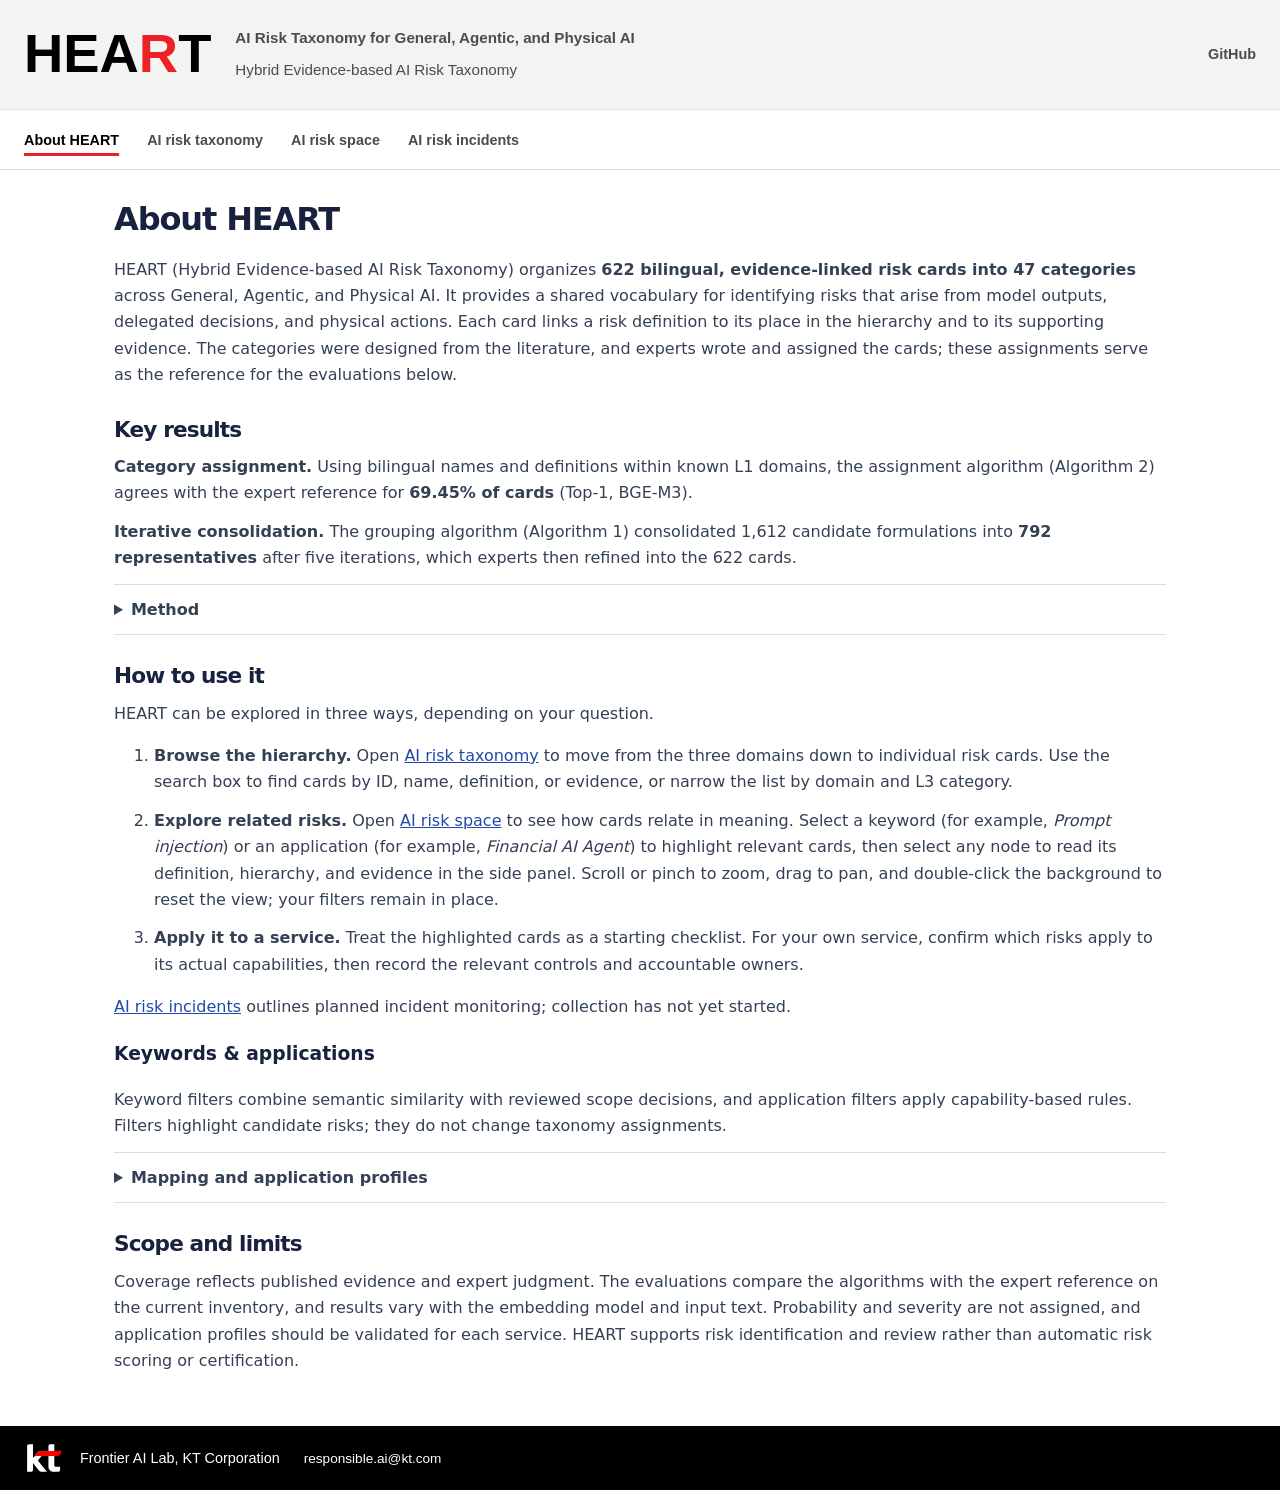
==== about.html @ d98bdc37 "Refine website copy in academic American English - About: report central results only, friendlier Ho" ====
<!doctype html>
<html lang="en">
<head>
  <meta charset="utf-8">
  <meta name="viewport" content="width=device-width, initial-scale=1">
  <meta name="description" content="About HEART and a guide to exploring the AI risk space and evidence-linked risk cards.">
  <title>About HEART | AI risk space</title>
  <link rel="icon" href="assets/favicon.svg" type="image/svg+xml">
  <link rel="stylesheet" href="assets/styles-v2.css">
  <link rel="stylesheet" href="assets/institution.css">
  <link rel="stylesheet" href="assets/explorer-layout.css?v=shared-shell-20261010">
</head>
<body>
  <header class="site-header">
    <a class="brand" href="./" aria-label="HEART home"><span class="heart-brand-copy"><span class="brand-kicker"><span class="brand-gold-dot" aria-hidden="true"></span>AI Risk Taxonomy for General, Agentic, and Physical AI</span><strong>HEA<span class="heart-brand-r">R</span>T</strong><small>Hybrid Evidence-based AI Risk Taxonomy</small></span></a>
    <nav aria-label="Primary navigation"><a href="https://github.com/deep1003/HEART-AI-Risk-Taxonomy" target="_blank" rel="noopener noreferrer">GitHub</a></nav>
  </header>
  <main>
    <nav class="section-nav" aria-label="Page sections"><div class="explorer-tabs"><a href="about.html?v=shared-shell-20261010" aria-current="page">About HEART</a><a href="./?v=shared-shell-20261010#explore">AI risk taxonomy</a><a href="./?v=shared-shell-20261010#ai-risk-space">AI risk space</a><a href="incidents.html?v=shared-shell-20261010">AI risk incidents</a></div></nav>
    <article class="about-content">
      <h1>About HEART</h1>
      <p>HEART (Hybrid Evidence-based AI Risk Taxonomy) organizes <strong>622 bilingual, evidence-linked risk cards into 47 categories</strong> across General, Agentic, and Physical AI. It provides a shared vocabulary for identifying risks that arise from model outputs, delegated decisions, and physical actions. Each card links a risk definition to its place in the hierarchy and to its supporting evidence. The categories were designed from the literature, and experts wrote and assigned the cards; these assignments serve as the reference for the evaluations below.</p>
      <h2>Key results</h2>
      <p><strong>Category assignment.</strong> Using bilingual names and definitions within known L1 domains, the assignment algorithm (Algorithm 2) agrees with the expert reference for <strong>69.45% of cards</strong> (Top-1, BGE-M3).</p>
      <p><strong>Iterative consolidation.</strong> The grouping algorithm (Algorithm 1) consolidated 1,612 candidate formulations into <strong>792 representatives</strong> after five iterations, which experts then refined into the 622 cards.</p>
      <details id="evaluation-details" class="about-mapping-details">
        <summary>Method</summary>
        <p>The construction evidence comprises 82,971 scholarly publications, policy and technical reports, and patents. Candidate risks were generated with HDBSCAN grouping and class-based TF-IDF summaries and then consolidated iteratively (Algorithm 1). Cards are assigned by embedding similarity within eligible domains, with category centroids anchored to the expert definitions and refined iteratively (Algorithm 2).</p>
        <p>The AI risk space is an exploration layer built on the same embeddings. Each card is linked to its eight nearest neighbors (BGE-M3 cosine similarity of at least 0.60), and node positions are computed with ForceAtlas2. Color indicates hierarchy-related semantic shades and node size indicates weighted degree; neither represents severity, likelihood, or causality.</p>
      </details>
      <h2>How to use it</h2>
      <p>HEART can be explored in three ways, depending on your question.</p>
      <ol>
        <li><strong>Browse the hierarchy.</strong> Open <a href="./?v=shared-shell-20261010#explore">AI risk taxonomy</a> to move from the three domains down to individual risk cards. Use the search box to find cards by ID, name, definition, or evidence, or narrow the list by domain and L3 category.</li>
        <li><strong>Explore related risks.</strong> Open <a href="./?v=shared-shell-20261010#ai-risk-space">AI risk space</a> to see how cards relate in meaning. Select a keyword (for example, <em>Prompt injection</em>) or an application (for example, <em>Financial AI Agent</em>) to highlight relevant cards, then select any node to read its definition, hierarchy, and evidence in the side panel. Scroll or pinch to zoom, drag to pan, and double-click the background to reset the view; your filters remain in place.</li>
        <li><strong>Apply it to a service.</strong> Treat the highlighted cards as a starting checklist. For your own service, confirm which risks apply to its actual capabilities, then record the relevant controls and accountable owners.</li>
      </ol>
      <p><a href="incidents.html?v=shared-shell-20261010">AI risk incidents</a> outlines planned incident monitoring; collection has not yet started.</p>
      <h3>Keywords &amp; applications</h3>
      <p>Keyword filters combine semantic similarity with reviewed scope decisions, and application filters apply capability-based rules. Filters highlight candidate risks; they do not change taxonomy assignments.</p>
      <details id="mapping-details" class="about-mapping-details">
        <summary>Mapping and application profiles</summary>
        <p>Keyword concepts are compared with English card names and definitions using BGE-M3 cosine similarity, concept-specific thresholds (0.60–0.75), and reviewed inclusions and exclusions. Application profiles combine eligible domains, approved card or category IDs, and English text terms, followed by exclusions. Both are applicability rules rather than validated classification scores.</p>
        <p><strong>AI for Everyone (Korea)</strong> is based on <a href="https://www.yna.co.kr/view/AKR20260904048352017" target="_blank" rel="noopener noreferrer">reported service plans</a> for chatbot responses, search, and delegated tasks such as applications, bookings, and payments. The profile highlights 295 candidate risks (259 General AI and 36 Agentic AI); Physical AI is excluded, and Agentic AI risks apply only when delegation is enabled. The profile reflects HEART's conditional assessment, not evidence of service failures.</p>
        <p><strong>Financial AI Agent</strong> follows the <a href="https://www.fsec.or.kr/bbs/detail?menuNo=69&amp;bbsNo=12122" target="_blank" rel="noopener noreferrer">Financial Security Institute's 17 security inspection items</a> across six areas. Each item was restated as the risk that arises when its control fails, and candidate L4 cards retrieved with bilingual BGE-M3 embeddings were adjudicated by mechanism, protected object, and harm. Sixteen items map to 23 unique cards; resource exhaustion has no exact match, and memory isolation and kill-switch coverage match partially. <a href="financial-ai-agent-mapping.html">View the criterion-level mapping table</a>.</p>
      </details>
      <h2>Scope and limits</h2>
      <p>Coverage reflects published evidence and expert judgment. The evaluations compare the algorithms with the expert reference on the current inventory, and results vary with the embedding model and input text. Probability and severity are not assigned, and application profiles should be validated for each service. HEART supports risk identification and review rather than automatic risk scoring or certification.</p>
    </article>
  </main>
  <footer class="site-footer publisher-footer"><div class="publisher-identity"><a class="kt-logo-link" href="https://corp.kt.com/eng/" target="_blank" rel="noopener noreferrer" aria-label="KT Corporation official website"><img src="assets/kt-logo-light.svg" alt="KT" width="40" height="40"></a><div><p class="publisher-name">Frontier AI Lab, KT Corporation</p><a class="publisher-contact" href="mailto:responsible.ai@kt.com">responsible.ai@kt.com</a></div></div></footer>
</body>
</html>
---- assets/styles-v2.css ----
:root{--ink:#101828;--muted:#667085;--line:#e4e7ec;--canvas:#f5f7fa;--surface:#fff;--navy:#14233b;--blue:#315fd6;--general:#3867d6;--agentic:#138a72;--physical:#c44a3d;--shadow:0 1px 2px rgba(16,24,40,.04),0 8px 28px rgba(16,24,40,.06)}
*{box-sizing:border-box}html{scroll-behavior:smooth}body{margin:0;color:var(--ink);background:var(--canvas);font-family:Inter,"Noto Sans KR",system-ui,-apple-system,BlinkMacSystemFont,"Segoe UI",sans-serif;font-size:16px;line-height:1.55;-webkit-font-smoothing:antialiased}button,input,select{font:inherit}button{cursor:pointer}a{color:inherit}
.site-header{position:sticky;top:0;z-index:30;display:flex;align-items:center;justify-content:space-between;height:66px;padding:0 clamp(20px,4vw,58px);background:rgba(255,255,255,.95);border-bottom:1px solid var(--line);backdrop-filter:blur(14px)}.brand{display:flex;gap:11px;align-items:center;text-decoration:none}.brand-mark{display:grid;place-items:center;width:38px;height:38px;color:#fff;background:var(--navy);border-radius:10px;font-weight:800}.brand strong,.brand small{display:block}.brand strong{font-size:.95rem;letter-spacing:.05em}.brand small{color:var(--muted);font-size:.72rem}nav{display:flex;gap:24px}nav a{color:#475467;text-decoration:none;font-size:.83rem;font-weight:650}nav a:hover{color:var(--ink)}
main{width:min(1580px,calc(100% - 48px));margin:0 auto}.hero{display:grid;grid-template-columns:minmax(0,1fr) auto;gap:42px;align-items:end;padding:70px 0 46px;border-bottom:1px solid var(--line)}.hero-copy-block{max-width:900px}.eyebrow{margin:0 0 8px;color:var(--blue);font-size:.72rem;font-weight:800;letter-spacing:.14em;text-transform:uppercase}h1{margin:0;max-width:950px;font-size:clamp(2.4rem,5vw,5rem);letter-spacing:-.055em;line-height:.98}.hero-copy{max-width:750px;margin:22px 0 0;color:var(--muted);font-size:1.05rem}.stats{display:grid;grid-template-columns:repeat(3,115px);gap:9px}.stats div{padding:15px;background:var(--surface);border:1px solid var(--line);border-radius:12px}.stats strong,.stats span{display:block}.stats strong{font-size:1.45rem;letter-spacing:-.04em}.stats span{margin-top:2px;color:var(--muted);font-size:.69rem}
.explorer{padding:32px 0 76px}.explorer-layout{display:grid;grid-template-columns:294px minmax(0,1fr);gap:18px;align-items:start}.taxonomy-panel{position:sticky;top:84px;max-height:calc(100vh - 104px);overflow:hidden;background:var(--surface);border:1px solid var(--line);border-radius:14px;box-shadow:var(--shadow)}.taxonomy-panel-head{display:flex;justify-content:space-between;align-items:center;padding:16px;border-bottom:1px solid var(--line)}.taxonomy-panel-head .eyebrow{margin-bottom:2px;color:#98a2b3;font-size:.61rem}.taxonomy-panel-head h2{margin:0;font-size:.98rem}#tree-close{display:none;padding:5px 8px;color:var(--muted);background:#fff;border:1px solid var(--line);border-radius:7px;font-size:.72rem}.tree-root{display:grid;grid-template-columns:1fr auto;width:calc(100% - 16px);margin:8px;padding:10px 11px;text-align:left;background:#f9fafb;border:0;border-radius:9px}.tree-root span{font-size:.78rem;font-weight:800}.tree-root b{color:var(--muted);font-size:.7rem}.tree-root small{grid-column:1/-1;margin-top:2px;color:var(--muted);font-size:.63rem}.tree-root.active{color:#fff;background:var(--navy)}.tree-root.active b,.tree-root.active small{color:#d0d5dd}.taxonomy-tree{max-height:calc(100vh - 230px);overflow:auto;padding:0 8px 12px;scrollbar-width:thin}.tree-domain{margin-top:5px;--domain:var(--blue)}.tree-domain summary{list-style:none;display:grid;grid-template-columns:7px minmax(0,1fr) auto;gap:8px;align-items:center;padding:9px 8px;border-radius:8px;cursor:pointer;font-size:.74rem;font-weight:750}.tree-domain summary::-webkit-details-marker{display:none}.tree-domain summary:before{content:"";width:7px;height:7px;background:var(--domain);border-radius:50%}.tree-domain summary:hover{background:#f9fafb}.tree-domain summary b{color:#98a2b3;font-size:.65rem}.tree-l2{margin:0 0 5px 14px;padding-left:9px;border-left:1px solid #e8ecf2}.tree-l2-head{display:flex;width:100%;align-items:center;justify-content:space-between;padding:6px 7px;color:#475467;background:transparent;border:0;border-radius:6px;text-align:left;font-size:.68rem;font-weight:750}.tree-l2-head:hover,.tree-l2-head.active{color:var(--domain);background:color-mix(in srgb,var(--domain) 7%,white)}.tree-l2-head b{color:#98a2b3;font-size:.61rem}.tree-l3{display:flex;width:100%;gap:7px;align-items:flex-start;padding:6px 7px 6px 12px;color:#667085;background:transparent;border:0;border-radius:6px;text-align:left;font-size:.66rem;line-height:1.35}.tree-l3 code{flex:0 0 auto;color:#98a2b3;font-size:.55rem}.tree-l3 span{flex:1}.tree-l3 b{color:#98a2b3;font-size:.58rem}.tree-l3:hover,.tree-l3.active{color:var(--ink);background:#f2f4f7}.tree-toggle{display:none;width:100%;margin-bottom:12px;padding:11px 14px;color:var(--navy);background:#fff;border:1px solid var(--line);border-radius:10px;font-size:.8rem;font-weight:750}
.explorer-main{min-width:0}.section-heading{display:flex;justify-content:space-between;align-items:end;gap:20px;margin-bottom:14px}h2{margin:0;font-size:clamp(1.65rem,3vw,2.45rem);letter-spacing:-.04em}#result-count{margin:0;color:var(--muted);font-size:.78rem}.controls{display:grid;grid-template-columns:minmax(280px,1.8fr) minmax(150px,.7fr) minmax(200px,1fr);gap:9px;margin-bottom:12px;padding:11px;background:#fff;border:1px solid var(--line);border-radius:12px}.controls label{display:grid;gap:5px;color:var(--muted);font-size:.66rem;font-weight:750}input,select{width:100%;height:40px;padding:0 12px;color:var(--ink);background:#fff;border:1px solid #d0d5dd;border-radius:8px;font-size:.78rem}input:focus,select:focus,button:focus-visible,a:focus-visible{outline:3px solid rgba(49,95,214,.22);outline-offset:2px}.active-path{margin-bottom:11px;padding:9px 12px;color:#344054;background:#eef4ff;border-radius:8px;font-size:.72rem}
.card-grid{display:grid;grid-template-columns:repeat(3,minmax(0,1fr));gap:10px}.risk-card{min-height:250px;padding:16px;text-align:left;color:var(--ink);background:#fff;border:1px solid var(--line);border-top:3px solid var(--card-accent,var(--blue));border-radius:11px;box-shadow:0 1px 2px rgba(16,24,40,.04);cursor:pointer;transition:transform .16s ease,box-shadow .16s ease,border-color .16s ease}.risk-card:hover{transform:translateY(-2px);border-color:#c8ced8;box-shadow:0 10px 26px rgba(16,24,40,.08)}.risk-card h3{margin:13px 0 8px;font-size:.92rem;line-height:1.35}.risk-card .ko{color:var(--muted);font-weight:600}.card-meta{display:flex;gap:6px;flex-wrap:wrap;align-items:center}.badge{display:inline-flex;align-items:center;padding:4px 7px;border-radius:6px;background:#eef4ff;color:#3538cd;font-size:.61rem;font-weight:800;letter-spacing:.025em}.domain{color:var(--card-accent,var(--blue));background:color-mix(in srgb,var(--card-accent,var(--blue)) 9%,white)}.definition-preview{margin:0;color:var(--muted);font-size:.75rem;line-height:1.58;display:-webkit-box;-webkit-box-orient:vertical;-webkit-line-clamp:4;overflow:hidden}.breadcrumb{margin:16px 0 0;color:#98a2b3;font-size:.64rem}.load-more{display:block;margin:24px auto 0;padding:10px 18px;color:var(--blue);background:#fff;border:1px solid var(--blue);border-radius:8px;font-size:.76rem;font-weight:750}
.dataset{display:grid;grid-template-columns:.8fr 1.2fr;gap:36px 70px;padding:70px 0 100px;border-top:1px solid var(--line)}.dataset>p{margin:0;color:var(--muted);font-size:.95rem}.download-links{grid-column:1/-1;display:flex;flex-wrap:wrap;gap:8px}.download-links a{padding:10px 14px;color:#fff;background:var(--navy);border-radius:8px;text-decoration:none;font-size:.76rem;font-weight:750}
dialog{width:min(900px,calc(100% - 28px));max-height:92vh;padding:0;border:0;border-radius:18px;box-shadow:0 28px 90px rgba(16,24,40,.3)}dialog::backdrop{background:rgba(16,24,40,.58);backdrop-filter:blur(3px)}.close-dialog{position:sticky;top:14px;float:right;z-index:2;margin:14px 14px 0 0;padding:7px 10px;color:var(--muted);background:#fff;border:1px solid var(--line);border-radius:999px;font-size:.7rem;font-weight:750}#dialog-content{padding:34px clamp(22px,5vw,52px) 48px}#dialog-content h2{margin:13px 0 18px;font-size:clamp(1.7rem,4vw,2.5rem);line-height:1.16}.hierarchy{padding:11px 13px;color:var(--muted);background:#f2f4f7;border-radius:8px;font-size:.74rem}.detail-section{margin-top:27px}.detail-section h3{margin:0 0 9px;font-size:.68rem;letter-spacing:.12em;text-transform:uppercase}.detail-section p{color:#475467;font-size:.88rem}.attributes{display:flex;flex-wrap:wrap;gap:7px}.evidence-link{color:#214aa8;font-size:.96rem;font-weight:750}blockquote{margin:16px 0 0;padding:14px 16px;color:#344054;background:#f8fafc;border-left:3px solid var(--blue);font-size:.84rem}.source-note{color:var(--muted);font-size:.7rem!important}.future-fields{display:grid;grid-template-columns:1fr 1fr;gap:10px}.future-field{min-height:68px;padding:12px;border:1px solid var(--line);border-radius:9px}.future-field span{display:block;color:var(--muted);font-size:.68rem;font-weight:750}footer{padding:24px;text-align:center;color:#98a2b3;background:var(--navy);font-size:.72rem}
@media(max-width:1180px){.card-grid{grid-template-columns:repeat(2,minmax(0,1fr))}.hero{grid-template-columns:1fr}.stats{grid-template-columns:repeat(3,minmax(0,1fr));max-width:440px}}@media(max-width:840px){main{width:min(100% - 28px,1580px)}nav{display:none}.brand small{display:none}.hero{padding-top:48px}.explorer-layout{grid-template-columns:1fr}.tree-toggle{display:block}.taxonomy-panel{position:fixed;inset:66px auto 0 0;z-index:40;width:min(360px,90vw);max-height:none;border-radius:0 14px 14px 0;transform:translateX(-105%);transition:transform .2s ease}.taxonomy-panel.open{transform:translateX(0)}#tree-close{display:block}.taxonomy-tree{max-height:calc(100vh - 206px)}.controls{grid-template-columns:1fr 1fr}.search-label{grid-column:1/-1}}@media(max-width:600px){h1{font-size:2.55rem}.stats{grid-template-columns:repeat(3,1fr)}.stats div{min-width:0;padding:11px}.controls,.card-grid,.dataset{grid-template-columns:1fr}.search-label,.download-links{grid-column:auto}.section-heading{align-items:flex-start;flex-direction:column;gap:5px}.future-fields{grid-template-columns:1fr}}@media(prefers-reduced-motion:reduce){*,*:before,*:after{scroll-behavior:auto!important;transition-duration:.01ms!important}}
/* Readability adjustments for the page heading and risk cards. */
h1{font-size:clamp(2.1rem,4vw,4rem);line-height:1.06}
.risk-card h3{font-size:1.05rem;line-height:1.4}
.definition-preview{font-size:.875rem;line-height:1.6}
.risk-card .badge{font-size:.7rem}
.breadcrumb{font-size:.75rem;color:#667085}
.detail-section p{font-size:1rem}
blockquote{font-size:.95rem}
.hierarchy{font-size:.85rem}
@media(max-width:600px){h1{font-size:2.15rem}}
/* Institutional page frame inspired by the OECD topic layout. */
:root{--navy:#151f40;--blue:#2867a5;--canvas:#fff}
body{background:#fff}
.site-header{height:80px;background:var(--navy);color:white;border-bottom:1px solid #ffffff26;backdrop-filter:none;padding-inline:max(24px,calc((100vw - 1440px)/2))}
.brand-mark{background:#fff;color:var(--navy);border-radius:0}
.brand strong{font-size:1.4rem;letter-spacing:.02em}
.brand small{color:#c3c9da}
.site-header nav a{color:#fff;font-size:.9rem}
.site-header nav a:hover{text-decoration:underline;text-underline-offset:6px}
main{width:100%;max-width:none}
.hero{position:relative;grid-template-columns:minmax(0,1.6fr) minmax(270px,.8fr);column-gap:100px;margin:0;background:var(--navy);color:white;padding:28px max(24px,calc((100vw - 1440px)/2)) 60px;border:0}
.page-breadcrumb{grid-column:1/-1;display:flex;gap:14px;align-items:center;margin-bottom:28px;font-size:.85rem;color:#c3c9da}
.page-breadcrumb a{text-decoration:none;color:white;font-weight:650}
.hero .eyebrow{color:#bac6dd;font-size:.75rem}
h1{max-width:880px;font-size:clamp(2.25rem,3.6vw,3.5rem);line-height:1.08;letter-spacing:-.035em}
.hero-copy{font-size:1.13rem;line-height:1.55;color:#c9cedb;margin-top:26px;max-width:760px}
.hero-action{display:inline-block;margin-top:26px;padding:13px 20px;background:#fff;color:var(--navy);border:1px solid #fff;text-decoration:none;font-size:.88rem;font-weight:650;border-radius:2px}
.hero-action:hover{background:#e7edf5}
.stats{grid-template-columns:1fr;gap:0;max-width:none;align-self:center;border-top:1px solid #ffffff38}
.stats div{display:flex;align-items:center;justify-content:space-between;gap:28px;background:transparent;border:0;border-bottom:1px solid #ffffff38;border-radius:0;padding:20px 0}
.stats strong{font-size:2.5rem;color:white;font-weight:650}
.stats span{font-size:.95rem;color:#c9cedb}
.section-nav{position:sticky;top:80px;z-index:20;display:flex;gap:36px;padding:18px max(24px,calc((100vw - 1440px)/2));background:#fff;border-bottom:1px solid #d8dee8;overflow:auto;white-space:nowrap}
.section-nav a{font-size:.9rem;text-decoration:none;color:#253854;font-weight:600}
.section-nav a:hover{color:var(--blue);text-decoration:underline;text-underline-offset:7px}
.explorer{max-width:1488px;margin:auto;padding:48px 24px 72px;scroll-margin-top:148px}
.taxonomy-panel{top:154px;border:0;border-radius:0;box-shadow:none;border-right:1px solid var(--line);padding-right:16px;max-height:calc(100vh - 174px)}
.taxonomy-panel-head{padding:0 8px 18px;border-bottom:1px solid var(--line)}
.taxonomy-tree{max-height:calc(100vh - 298px)}
.tree-root{border-radius:2px}.tree-domain summary,.tree-l3,.tree-l2-head{border-radius:2px}
.tree-domain summary{font-size:.85rem}.tree-l2-head{font-size:.78rem}.tree-l3{font-size:.77rem}.tree-l3 code{font-size:.6rem}
.section-heading h2{font-size:2rem;font-weight:650;letter-spacing:-.025em}
.controls{background:#f3f5f8;border-radius:2px;border:0;padding:16px}
.controls label{font-size:.78rem}input,select{font-size:.875rem;border-radius:2px}
.dataset{max-width:1440px;margin:0 auto;padding:64px 0 80px;scroll-margin-top:150px}
.dataset .download-links a{background:var(--blue);border-radius:2px;font-size:.85rem}
.site-footer{background:var(--navy);color:#fff;text-align:left;padding:56px max(24px,calc((100vw - 1440px)/2)) 24px}
.footer-inner{display:grid;grid-template-columns:1.5fr repeat(3,1fr);gap:48px;padding-bottom:48px}
.footer-identity strong{font-size:2rem;letter-spacing:.02em}.footer-identity p{color:#c3c9da;max-width:260px;font-size:.9rem}
.footer-inner h2{font-size:1.05rem;letter-spacing:0;margin:0 0 18px}
.footer-inner a{display:block;color:#d6dbe7;text-decoration:none;font-size:.875rem;margin:10px 0}
.footer-inner a:hover{text-decoration:underline}
.footer-bottom{display:flex;justify-content:space-between;gap:24px;border-top:1px solid #ffffff38;padding-top:22px;font-size:.8rem;color:#c3c9da}
@media(max-width:1180px){.hero{column-gap:40px}.dataset{margin-inline:24px}}
@media(max-width:840px){.site-header{height:68px}.site-header nav{display:flex;gap:16px}.site-header nav a{font-size:.75rem}.site-header nav a:last-child{display:none}.hero{grid-template-columns:1fr;padding-top:22px}.stats{grid-template-columns:repeat(3,1fr);margin-top:32px}.stats div{display:block;padding:16px;border:0}.stats strong{font-size:2rem}.stats span{font-size:.8rem}.section-nav{top:68px;gap:26px;padding-block:15px}.taxonomy-panel{inset:68px auto 0 0;max-height:none;border-right:1px solid var(--line);padding:20px 12px;background:#fff}.taxonomy-tree{max-height:calc(100vh - 230px)}.footer-inner{grid-template-columns:1fr 1fr;gap:32px}.hero-copy{font-size:1rem}}
@media(max-width:600px){.brand strong{font-size:1.15rem}.site-header nav{gap:12px}.site-header nav a{font-size:.72rem}h1{font-size:2.25rem}.page-breadcrumb{margin-bottom:20px}.hero{padding-bottom:36px}.stats div{padding:14px 6px}.stats strong{font-size:1.8rem}.stats span{font-size:.75rem}.explorer{padding-inline:16px;padding-top:30px}.dataset{padding:40px 0;margin-inline:16px}.footer-inner{grid-template-columns:1fr 1fr;gap:28px}.footer-identity{grid-column:1/-1}.footer-bottom{flex-direction:column}}
---- assets/institution.css ----
/* Transparent reverse mark: original KT geometry, white lettering and red ribbon. */
.brand-mark.kt-brand-mark{width:60px;height:56px;padding:8px;background:transparent;border-radius:0;flex-shrink:0}
.kt-brand-mark img,.kt-logo-link img{display:block;width:40px;height:40px;object-fit:contain}
.publisher-line{margin:18px 0 0;color:#d6dbe7;font-size:.9rem;line-height:1.6}
.publisher-line strong{color:#fff;font-weight:600}
.publisher-identity{display:flex;align-items:center;gap:16px;margin-top:28px}
.footer-inner .kt-logo-link{display:flex;align-items:center;justify-content:center;flex:0 0 60px;width:60px;height:56px;margin:0;padding:8px;background:transparent;border-radius:0}
.publisher-name{margin:0!important;color:#fff!important;font-size:.9rem!important;line-height:1.5}
.footer-inner .publisher-contact{display:inline-block;margin:6px 0 0;font-size:.85rem;overflow-wrap:anywhere}
@media(max-width:600px){.brand-mark.kt-brand-mark{width:44px;height:44px;padding:6px}.kt-brand-mark img{width:32px;height:32px}.publisher-line{font-size:.85rem}.publisher-identity{gap:12px}}
---- assets/explorer-layout.css ----
/* Shared exploration shell. Taxonomy navigation remains inside Risk cards. */
/* KT brand shell only: semantic-network palettes remain unchanged. */
:root{--kt-red:#FE2E36;--kt-ci-red:#ED2024;--kt-black:#000;--kt-dark-gray:#4C4C4E;--kt-light-gray:#A2A4A3;--kt-white:#fff}
.site-header,.section-nav,.publisher-footer{font-family:Arial,"Helvetica Neue","Noto Sans KR",sans-serif;letter-spacing:0}
.site-header{background:#f3f3f3;color:var(--kt-black);border-bottom:1px solid #e5e5e5}
.site-header .brand strong{color:var(--kt-black);letter-spacing:0!important}
.site-header .brand .heart-brand-r{color:var(--kt-ci-red)}
.site-header .brand .heart-brand-copy small,.site-header .brand-kicker{color:var(--kt-dark-gray)}
.site-header nav a{color:var(--kt-dark-gray)}
.site-header nav a:hover{color:var(--kt-black);text-decoration-color:var(--kt-red)}
.site-header .brand-gold-dot{display:none}
.section-nav .explorer-tabs button,.section-nav .explorer-tabs a{color:var(--kt-dark-gray);font-weight:600;letter-spacing:0}
.section-nav .explorer-tabs button[aria-selected=true],.section-nav .explorer-tabs a[aria-current=page]{color:var(--kt-black);text-decoration:underline;text-decoration-color:var(--kt-ci-red);text-underline-offset:8px;text-decoration-thickness:3px}
.section-nav .explorer-tabs button:hover,.section-nav .explorer-tabs a:hover{color:var(--kt-black);text-decoration-color:var(--kt-ci-red)}
.site-header a:focus-visible,.section-nav a:focus-visible,.section-nav button:focus-visible,.publisher-footer a:focus-visible{outline:2px solid var(--kt-red);outline-offset:5px}
.site-footer.publisher-footer{background:var(--kt-black);border-top:0}
.publisher-footer .publisher-contact{color:#fff!important}
.publisher-footer .publisher-contact:hover{text-decoration:underline;text-decoration-color:var(--kt-red);text-underline-offset:4px}
.site-header{position:relative;box-sizing:border-box;height:110px;min-height:110px;padding:18px max(24px,calc((100vw - 1440px)/2));gap:24px}
.heart-brand-copy{display:grid;grid-template-columns:auto 1fr;column-gap:24px;align-items:center}
.brand-kicker{display:flex;align-items:center;gap:10px;color:#fff;font-size:.95rem;font-weight:650;line-height:1.5}
.brand-gold-dot{flex:none;width:10px;height:10px;border-radius:50%;background:#f5a900;box-shadow:0 0 0 6px rgb(245 169 0 / 18%);margin-inline:6px}
.brand .heart-brand-copy strong{grid-column:1;grid-row:1/3;font-size:3.4rem;line-height:1.08;letter-spacing:.025em;margin:0}
.brand-kicker{grid-column:2;grid-row:1}
.brand .heart-brand-copy small{grid-column:2;grid-row:2;display:block;font-size:.95rem;line-height:1.5;margin-top:4px;color:#c3c9da}
.section-nav{top:0;display:flex;box-sizing:border-box;height:60px;min-height:60px;padding:12px max(24px,calc((100vw - 1440px)/2));justify-content:space-between;align-items:center;overflow-x:auto}
.section-nav .explorer-tabs{flex-shrink:0}
.section-nav .explorer-tabs button,.section-nav .explorer-tabs a{display:inline-block;border:0;background:transparent;padding:0;font-family:inherit;font-size:.9rem;line-height:24px;white-space:nowrap;cursor:pointer}
.exploration-hint{font-size:.8rem;font-weight:400;color:#667085;white-space:normal}
.section-nav:has(#risk-cards-tab[aria-selected="true"]) .exploration-hint{display:none}
.about-mapping-details{margin:12px 0 20px;border-block:1px solid #d8dee8;padding:12px 0}
.about-mapping-details summary{cursor:pointer;font-weight:600;line-height:1.6;color:#344054}
.about-mapping-details[open] summary{margin-bottom:12px}
.about-mapping-details summary:focus-visible{outline:2px solid #2964a5;outline-offset:4px}
.explorer-tabs,.explorer-view-tabs{display:flex;align-items:center;gap:28px}
.section-nav a[aria-current="page"]{color:#18213d;text-decoration:underline;text-underline-offset:8px;text-decoration-thickness:2px}
@media(max-width:760px){.section-nav{padding-inline:16px}.explorer-tabs,.explorer-view-tabs{gap:14px}.explorer-tabs button,.section-nav .explorer-tabs a{font-size:.8rem}}
@media(max-width:380px){.explorer-tabs,.explorer-view-tabs{gap:10px}.explorer-tabs button,.section-nav .explorer-tabs a{font-size:.75rem}}
.explorer .taxonomy-panel{position:static;inset:auto;max-height:none;overflow:visible}
.explorer .taxonomy-tree{max-height:none;overflow:visible}
@media(max-width:840px){.explorer .taxonomy-panel{display:none;width:auto;transform:none;transition:none}.explorer .taxonomy-panel.open{display:block}}
@media(max-width:760px){.site-header{height:120px;min-height:120px;padding-inline:16px;flex-wrap:wrap;gap:12px}.heart-brand-copy{column-gap:14px}.brand-kicker{font-size:.72rem}.brand .heart-brand-copy strong{font-size:2.5rem}.brand .heart-brand-copy small{font-size:.75rem}.site-header nav{display:flex}.section-nav{top:0}.exploration-hint{display:none}}
.site-header nav a{display:inline!important}
.site-footer.publisher-footer{padding:12px max(24px,calc((100vw - 1440px)/2));text-align:left}
.publisher-footer .publisher-identity{margin:0}
.publisher-footer .kt-logo-link{flex:none}
.publisher-footer .kt-logo-link img{width:40px;height:40px}
.publisher-footer .publisher-name{font-size:.9rem!important}
.publisher-footer .publisher-identity>div{display:flex;align-items:center;gap:24px}
.publisher-footer .publisher-contact{display:block;margin-top:0;color:#c3c9da;font-size:.85rem;text-decoration:none}
@media(max-width:600px){.publisher-footer .publisher-identity>div{flex-direction:column;align-items:flex-start;gap:6px}.site-footer.publisher-footer{padding-inline:16px}}
.site-header nav{align-items:center}
.semantic-method-body .semantic-legend{margin:12px 0}
.semantic-section{max-width:none;padding:30px max(24px,calc((100vw - 1680px)/2)) 64px}
.semantic-layout{display:block}
.semantic-main{min-width:0}
.semantic-workspace{display:grid;grid-template-columns:minmax(0,1fr) clamp(360px,26vw,410px);gap:22px;align-items:stretch;scroll-margin-top:64px;height:clamp(560px,75dvh,820px)}
.semantic-workspace.has-selected-card{grid-template-columns:minmax(0,1fr) clamp(360px,26vw,410px)}
.semantic-network-column{min-width:0;min-height:0;display:flex}
.semantic-workspace .semantic-plot-wrap{width:100%;height:100%;display:flex;flex-direction:column;min-height:0}
.overview-total{font-size:2.5rem;color:#101828;margin:20px 0;line-height:1.2}
.overview-total span{display:block;font-size:.9rem;color:#667085;margin-top:8px}
.overview-domains{list-style:none;padding:0;margin:0}
.overview-domains li{padding:14px 0;border-bottom:1px solid #e4e7ec}
.overview-domains li>div:first-child{display:flex;justify-content:space-between;gap:12px}
.overview-domains span{color:#667085;font-size:.85rem}
.overview-swatches{display:flex;gap:3px;flex-wrap:wrap;margin-top:10px}
.overview-swatches i{width:8px;height:8px;border-radius:50%}
.overview-legend{margin:0}.overview-legend dt{font-weight:600;margin-top:14px}.overview-legend dd{margin:4px 0;color:#667085;font-size:.9rem}
.semantic-plot-wrap .semantic-network-toolbar{display:flex;flex-wrap:wrap;justify-content:space-between;gap:6px 18px;margin:0;padding:12px 16px;color:#667085;font-size:.75rem;line-height:1.5}
.semantic-plot-wrap .semantic-status{padding:0;min-height:0;font-size:inherit;font-weight:650;color:#475467}
.semantic-context-note{font-size:.75rem;color:#667085;margin:8px 0;line-height:1.5}
.semantic-workspace #semantic-plot{min-height:0;height:100%;flex:1;width:100%}
.semantic-workspace #semantic-card-detail{position:static;margin:0;padding:22px;height:100%;max-height:none;overflow:auto;overscroll-behavior:contain;min-width:0;border-radius:8px;box-sizing:border-box}
.semantic-workspace #semantic-card-title{font-size:1.3rem}
.semantic-workspace #semantic-card-detail .hierarchy{overflow-wrap:anywhere}
@media(max-width:1000px){.semantic-workspace,.semantic-workspace.has-selected-card{grid-template-columns:minmax(0,1fr);height:auto}.semantic-workspace .semantic-plot-wrap{height:60dvh;min-height:360px}.semantic-workspace #semantic-card-detail{height:auto;max-height:65dvh}}
.semantic-plot-heading{position:relative;display:block}
.semantic-plot-heading>div{width:100%;min-width:0}
.semantic-plot-heading h3{padding-right:140px;min-height:44px;margin-bottom:6px;display:flex;align-items:center}
.semantic-plot-heading #semantic-reset{position:absolute;right:0;top:0;margin-top:0}
.semantic-plot-heading p{max-width:none;width:100%;font-size:.94rem;line-height:1.7}
.filter-definition,.filter-references{display:inline}
.filter-references{margin-left:.4em;font-size:.86rem}
.filter-references a{color:#536781;text-underline-offset:3px}
.semantic-filter-bar{display:flex;flex-wrap:wrap;gap:8px;margin-bottom:20px}
.semantic-filter-bar .semantic-keywords{display:contents}
.semantic-filter-bar button{padding:8px 13px;border:1px solid #d8dee8;background:#fff;color:#475467;border-radius:20px;font-size:.83rem;cursor:pointer;line-height:1.4}
.semantic-filter-bar button[aria-pressed=true]{background:#18213d;color:#fff;border-color:#18213d}
.semantic-active-risks{margin-top:24px;border-top:1px solid #e2e7ef;padding-top:18px}
.semantic-active-risks>summary{font-weight:650;color:#253854;cursor:pointer}
.semantic-tooltip{max-width:min(420px,calc(100% - 24px));line-height:1.55}
.semantic-tooltip .tooltip-card-id{font-family:monospace;font-size:.78rem;margin:0 0 5px;color:#667085}
.semantic-tooltip .tooltip-definition{margin:10px 0;color:#344054}
.semantic-tooltip .tooltip-hierarchy{border-top:1px solid #e2e7ef;padding-top:6px}
.semantic-tooltip .tooltip-degree{margin-top:10px;font-size:.75rem}
.about-content{max-width:1100px;margin:0 auto;padding:32px 24px 40px;color:#344054}
.about-content h1{font-size:2rem;margin:0 0 20px;color:#18213d}
.about-content h2{font-size:1.35rem;color:#18213d;margin:24px 0 8px}
.about-content h3{color:#18213d}
.about-content p,.about-content li{line-height:1.65;margin:0 0 12px}
.about-content a{color:#214aa8}
.about-content .guide-grid{display:grid;grid-template-columns:1fr 1fr;gap:16px}
.guide-grid section{padding:20px 24px;background:#f5f7fb;border:1px solid #e2e7ef;border-radius:12px}
@media(max-width:760px){.semantic-section{padding:24px 16px 48px}.semantic-filter-bar button{min-height:44px}.about-content .guide-grid{grid-template-columns:1fr}.site-header nav{gap:12px}}
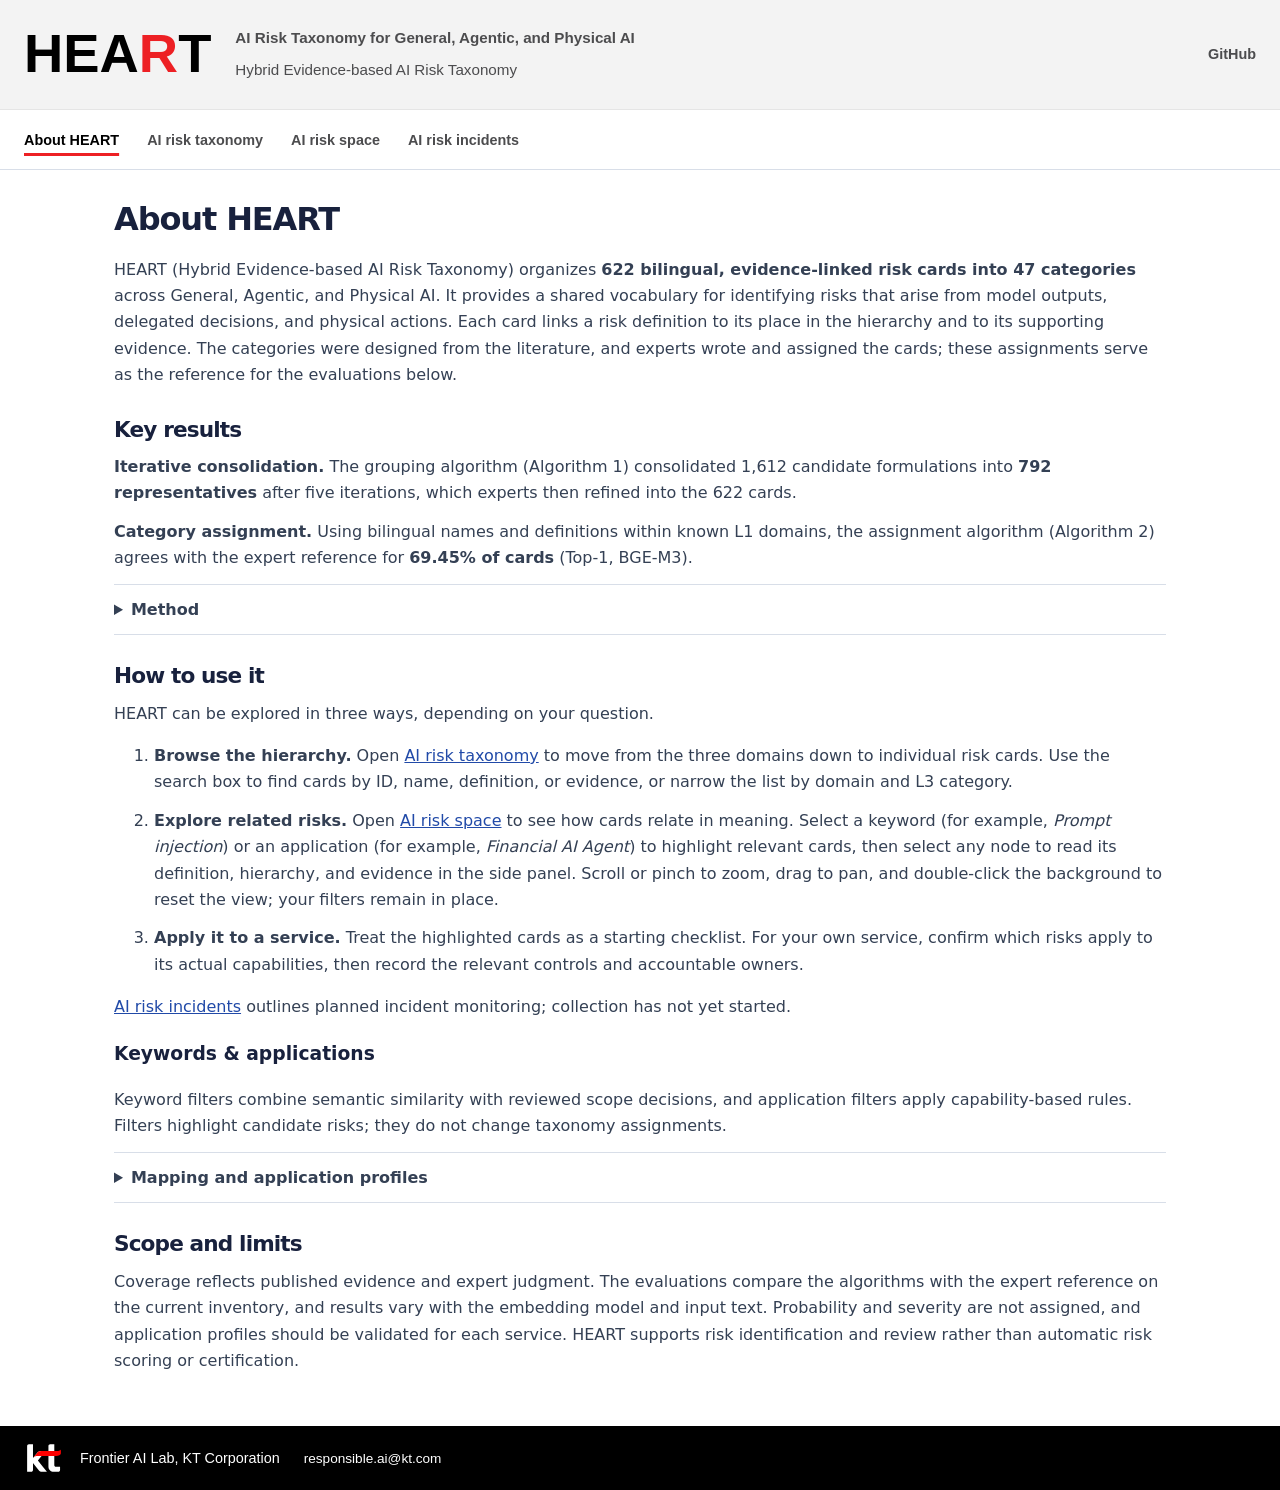
==== commit abbd9221: "List Algorithm 1 before Algorithm 2 in About key results Co-Authored-By: Claude Opus 5.5 <noreply@an" ====
--- a/about.html
+++ b/about.html
@@ -21,8 +21,8 @@
       <h1>About HEART</h1>
       <p>HEART (Hybrid Evidence-based AI Risk Taxonomy) organizes <strong>622 bilingual, evidence-linked risk cards into 47 categories</strong> across General, Agentic, and Physical AI. It provides a shared vocabulary for identifying risks that arise from model outputs, delegated decisions, and physical actions. Each card links a risk definition to its place in the hierarchy and to its supporting evidence. The categories were designed from the literature, and experts wrote and assigned the cards; these assignments serve as the reference for the evaluations below.</p>
       <h2>Key results</h2>
+      <p><strong>Iterative consolidation.</strong> The grouping algorithm (Algorithm 1) consolidated 1,612 candidate formulations into <strong>792 representatives</strong> after five iterations, which experts then refined into the 622 cards.</p>
       <p><strong>Category assignment.</strong> Using bilingual names and definitions within known L1 domains, the assignment algorithm (Algorithm 2) agrees with the expert reference for <strong>69.45% of cards</strong> (Top-1, BGE-M3).</p>
-      <p><strong>Iterative consolidation.</strong> The grouping algorithm (Algorithm 1) consolidated 1,612 candidate formulations into <strong>792 representatives</strong> after five iterations, which experts then refined into the 622 cards.</p>
       <details id="evaluation-details" class="about-mapping-details">
         <summary>Method</summary>
         <p>The construction evidence comprises 82,971 scholarly publications, policy and technical reports, and patents. Candidate risks were generated with HDBSCAN grouping and class-based TF-IDF summaries and then consolidated iteratively (Algorithm 1). Cards are assigned by embedding similarity within eligible domains, with category centroids anchored to the expert definitions and refined iteratively (Algorithm 2).</p>
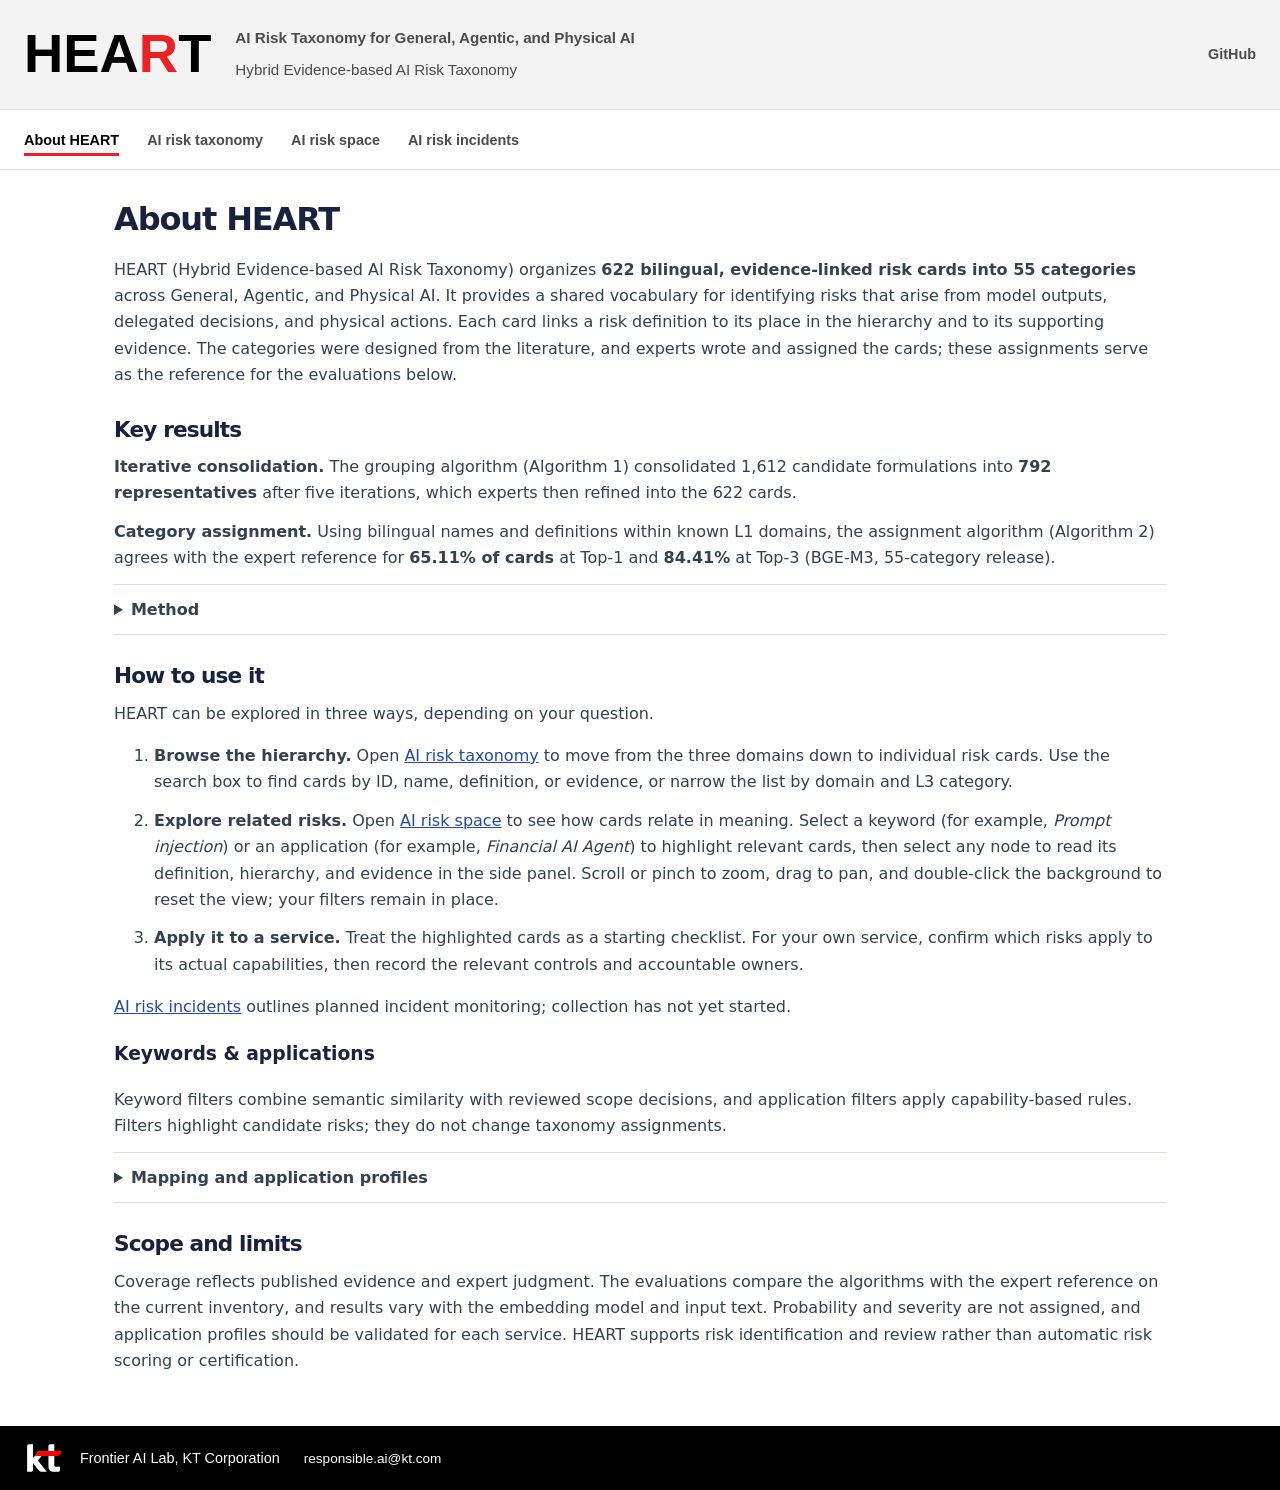
==== commit 94aa6e6c: "Sync public taxonomy to 55 L3 categories" ====
--- a/about.html
+++ b/about.html
@@ -19,10 +19,10 @@
     <nav class="section-nav" aria-label="Page sections"><div class="explorer-tabs"><a href="about.html?v=shared-shell-20261010" aria-current="page">About HEART</a><a href="./?v=shared-shell-20261010#explore">AI risk taxonomy</a><a href="./?v=shared-shell-20261010#ai-risk-space">AI risk space</a><a href="incidents.html?v=shared-shell-20261010">AI risk incidents</a></div></nav>
     <article class="about-content">
       <h1>About HEART</h1>
-      <p>HEART (Hybrid Evidence-based AI Risk Taxonomy) organizes <strong>622 bilingual, evidence-linked risk cards into 47 categories</strong> across General, Agentic, and Physical AI. It provides a shared vocabulary for identifying risks that arise from model outputs, delegated decisions, and physical actions. Each card links a risk definition to its place in the hierarchy and to its supporting evidence. The categories were designed from the literature, and experts wrote and assigned the cards; these assignments serve as the reference for the evaluations below.</p>
+      <p>HEART (Hybrid Evidence-based AI Risk Taxonomy) organizes <strong>622 bilingual, evidence-linked risk cards into 55 categories</strong> across General, Agentic, and Physical AI. It provides a shared vocabulary for identifying risks that arise from model outputs, delegated decisions, and physical actions. Each card links a risk definition to its place in the hierarchy and to its supporting evidence. The categories were designed from the literature, and experts wrote and assigned the cards; these assignments serve as the reference for the evaluations below.</p>
       <h2>Key results</h2>
       <p><strong>Iterative consolidation.</strong> The grouping algorithm (Algorithm 1) consolidated 1,612 candidate formulations into <strong>792 representatives</strong> after five iterations, which experts then refined into the 622 cards.</p>
-      <p><strong>Category assignment.</strong> Using bilingual names and definitions within known L1 domains, the assignment algorithm (Algorithm 2) agrees with the expert reference for <strong>69.45% of cards</strong> (Top-1, BGE-M3).</p>
+      <p><strong>Category assignment.</strong> Using bilingual names and definitions within known L1 domains, the assignment algorithm (Algorithm 2) agrees with the expert reference for <strong>65.11% of cards</strong> at Top-1 and <strong>84.41%</strong> at Top-3 (BGE-M3, 55-category release).</p>
       <details id="evaluation-details" class="about-mapping-details">
         <summary>Method</summary>
         <p>The construction evidence comprises 82,971 scholarly publications, policy and technical reports, and patents. Candidate risks were generated with HDBSCAN grouping and class-based TF-IDF summaries and then consolidated iteratively (Algorithm 1). Cards are assigned by embedding similarity within eligible domains, with category centroids anchored to the expert definitions and refined iteratively (Algorithm 2).</p>
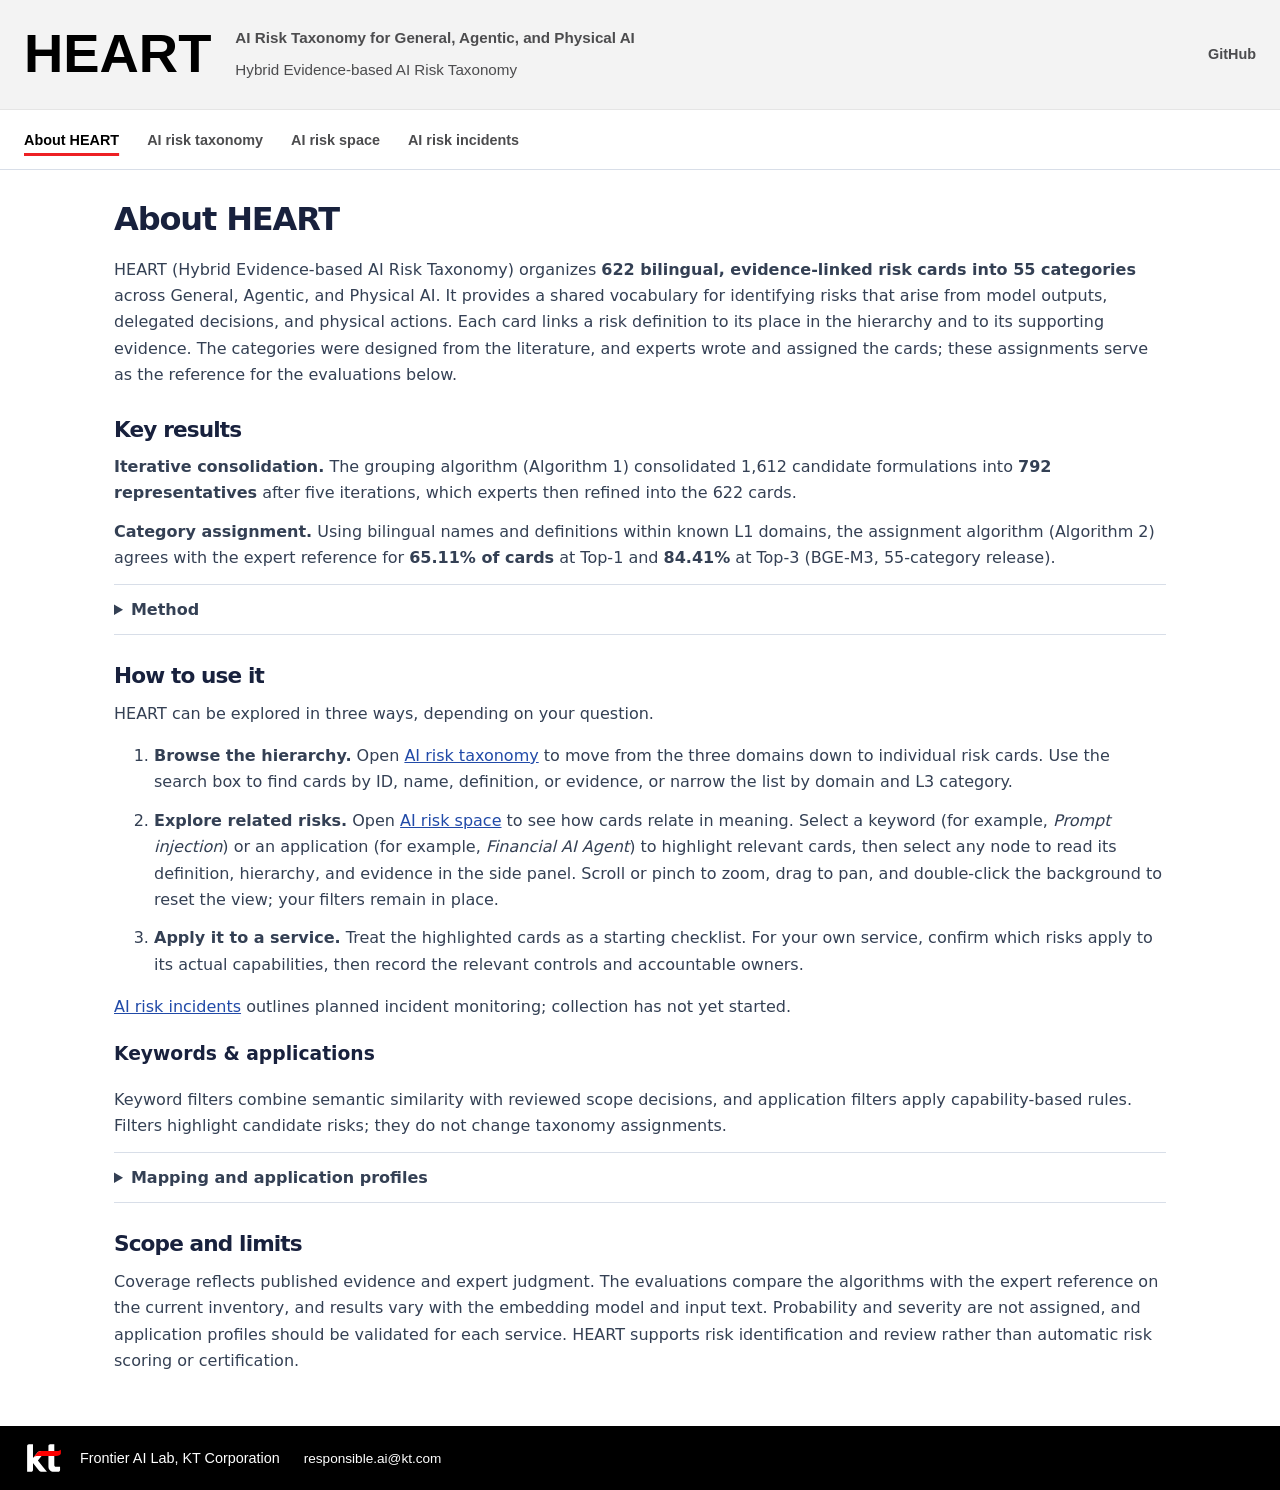
==== commit bf135916: "Refresh shared logo stylesheet cache across site pages" ====
--- a/about.html
+++ b/about.html
@@ -8,7 +8,7 @@
   <link rel="icon" href="assets/favicon.svg" type="image/svg+xml">
   <link rel="stylesheet" href="assets/styles-v2.css">
   <link rel="stylesheet" href="assets/institution.css">
-  <link rel="stylesheet" href="assets/explorer-layout.css?v=shared-shell-20261010">
+  <link rel="stylesheet" href="assets/explorer-layout.css?v=logo-black-20261025">
 </head>
 <body>
   <header class="site-header">
--- a/assets/explorer-layout.css
+++ b/assets/explorer-layout.css
@@ -4,7 +4,7 @@
 .site-header,.section-nav,.publisher-footer{font-family:Arial,"Helvetica Neue","Noto Sans KR",sans-serif;letter-spacing:0}
 .site-header{background:#f3f3f3;color:var(--kt-black);border-bottom:1px solid #e5e5e5}
 .site-header .brand strong{color:var(--kt-black);letter-spacing:0!important}
-.site-header .brand .heart-brand-r{color:var(--kt-ci-red)}
+.site-header .brand .heart-brand-r{color:inherit}
 .site-header .brand .heart-brand-copy small,.site-header .brand-kicker{color:var(--kt-dark-gray)}
 .site-header nav a{color:var(--kt-dark-gray)}
 .site-header nav a:hover{color:var(--kt-black);text-decoration-color:var(--kt-red)}
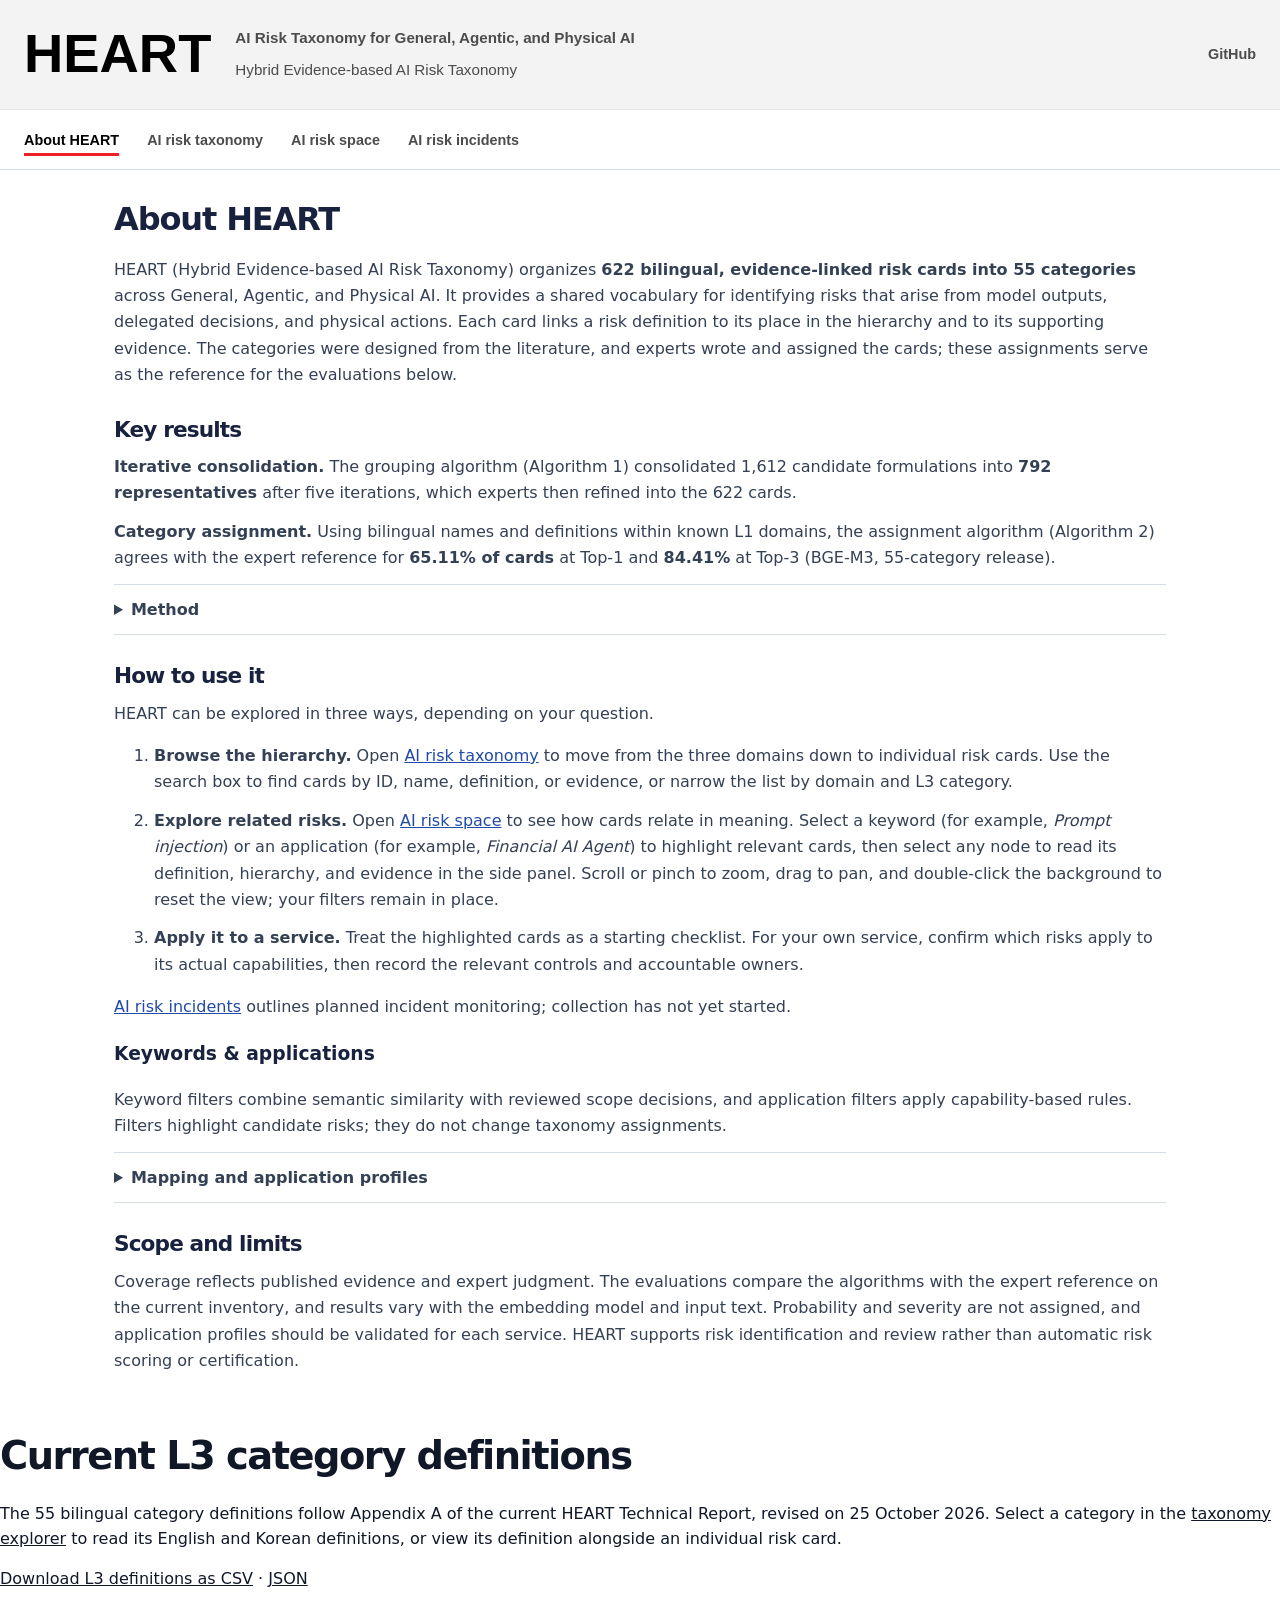
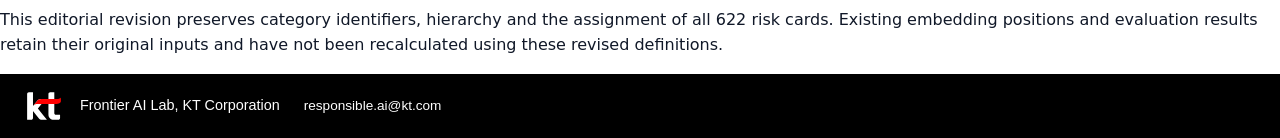
==== commit a6211927: "Sync all 55 bilingual L3 definitions with current report appendix" ====
--- a/about.html
+++ b/about.html
@@ -47,7 +47,8 @@
       <h2>Scope and limits</h2>
       <p>Coverage reflects published evidence and expert judgment. The evaluations compare the algorithms with the expert reference on the current inventory, and results vary with the embedding model and input text. Probability and severity are not assigned, and application profiles should be validated for each service. HEART supports risk identification and review rather than automatic risk scoring or certification.</p>
     </article>
-  </main>
+  <section class="about-section"><h2>Current L3 category definitions</h2><p>The 55 bilingual category definitions follow Appendix A of the current HEART Technical Report, revised on 25 October 2026. Select a category in the <a href="index.html#explore">taxonomy explorer</a> to read its English and Korean definitions, or view its definition alongside an individual risk card.</p><p><a href="data/heart_l3_categories.csv" download>Download L3 definitions as CSV</a> · <a href="data/heart_l3_categories.json" download>JSON</a></p><p>This editorial revision preserves category identifiers, hierarchy and the assignment of all 622 risk cards. Existing embedding positions and evaluation results retain their original inputs and have not been recalculated using these revised definitions.</p></section>
+</main>
   <footer class="site-footer publisher-footer"><div class="publisher-identity"><a class="kt-logo-link" href="https://corp.kt.com/eng/" target="_blank" rel="noopener noreferrer" aria-label="KT Corporation official website"><img src="assets/kt-logo-light.svg" alt="KT" width="40" height="40"></a><div><p class="publisher-name">Frontier AI Lab, KT Corporation</p><a class="publisher-contact" href="mailto:responsible.ai@kt.com">responsible.ai@kt.com</a></div></div></footer>
 </body>
 </html>
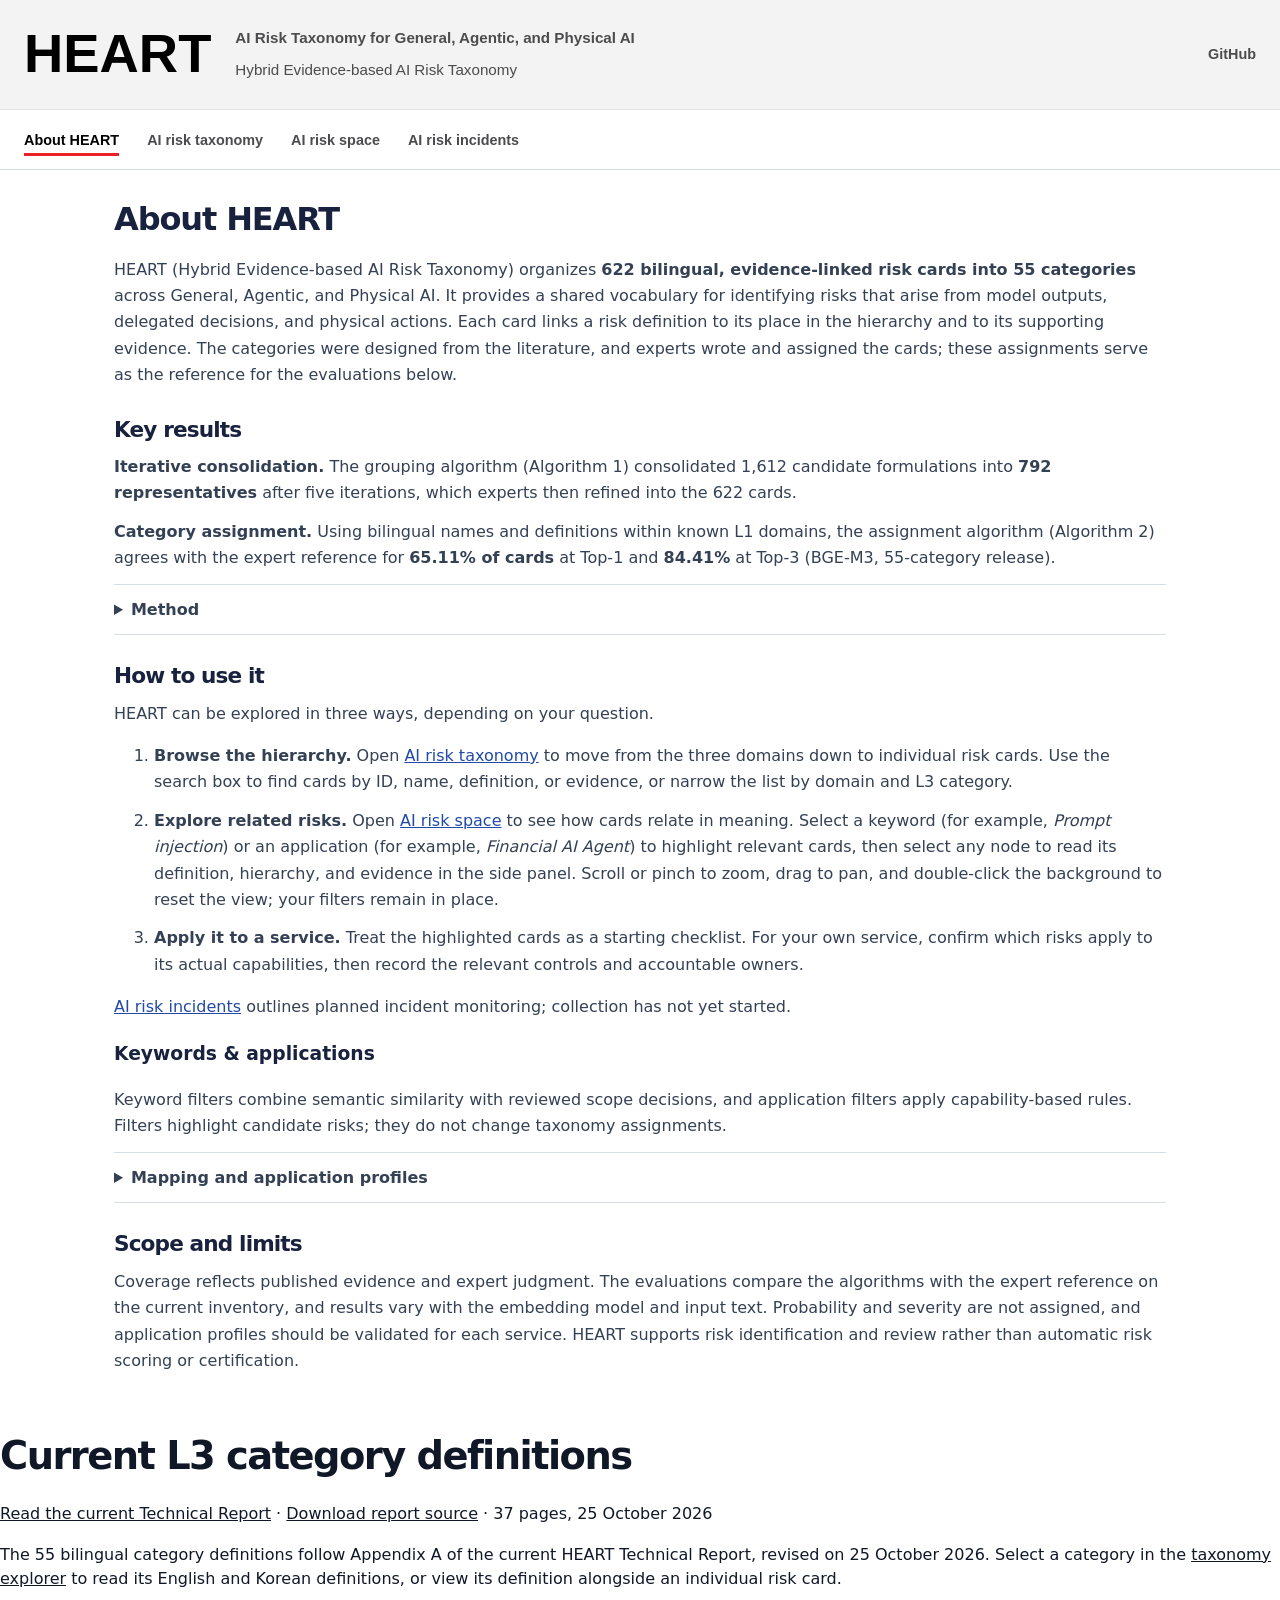
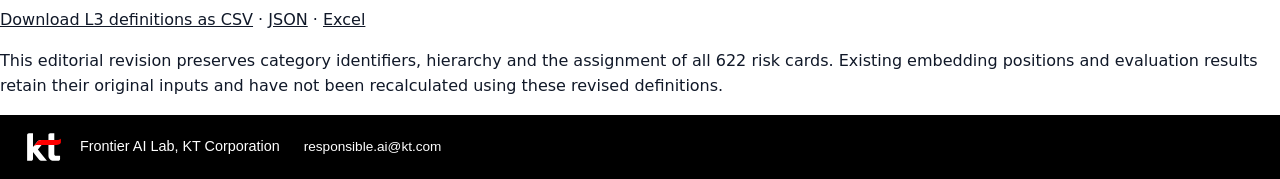
==== commit e14e1b33: "Publish current report and verified L3 definition workbook" ====
--- a/about.html
+++ b/about.html
@@ -47,7 +47,7 @@
       <h2>Scope and limits</h2>
       <p>Coverage reflects published evidence and expert judgment. The evaluations compare the algorithms with the expert reference on the current inventory, and results vary with the embedding model and input text. Probability and severity are not assigned, and application profiles should be validated for each service. HEART supports risk identification and review rather than automatic risk scoring or certification.</p>
     </article>
-  <section class="about-section"><h2>Current L3 category definitions</h2><p>The 55 bilingual category definitions follow Appendix A of the current HEART Technical Report, revised on 25 October 2026. Select a category in the <a href="index.html#explore">taxonomy explorer</a> to read its English and Korean definitions, or view its definition alongside an individual risk card.</p><p><a href="data/heart_l3_categories.csv" download>Download L3 definitions as CSV</a> · <a href="data/heart_l3_categories.json" download>JSON</a></p><p>This editorial revision preserves category identifiers, hierarchy and the assignment of all 622 risk cards. Existing embedding positions and evaluation results retain their original inputs and have not been recalculated using these revised definitions.</p></section>
+  <section class="about-section"><h2>Current L3 category definitions</h2><p><a href="reports/HEART_Technical_Report_20261025.pdf">Read the current Technical Report</a> · <a href="reports/HEART_Technical_Report_20261025_source.zip" download>Download report source</a> · 37 pages, 25 October 2026</p><p>The 55 bilingual category definitions follow Appendix A of the current HEART Technical Report, revised on 25 October 2026. Select a category in the <a href="index.html#explore">taxonomy explorer</a> to read its English and Korean definitions, or view its definition alongside an individual risk card.</p><p><a href="data/heart_l3_categories.csv" download>Download L3 definitions as CSV</a> · <a href="data/heart_l3_categories.json" download>JSON</a> · <a href="data/HEART_L3_Definitions.xlsx" download>Excel</a></p><p>This editorial revision preserves category identifiers, hierarchy and the assignment of all 622 risk cards. Existing embedding positions and evaluation results retain their original inputs and have not been recalculated using these revised definitions.</p></section>
 </main>
   <footer class="site-footer publisher-footer"><div class="publisher-identity"><a class="kt-logo-link" href="https://corp.kt.com/eng/" target="_blank" rel="noopener noreferrer" aria-label="KT Corporation official website"><img src="assets/kt-logo-light.svg" alt="KT" width="40" height="40"></a><div><p class="publisher-name">Frontier AI Lab, KT Corporation</p><a class="publisher-contact" href="mailto:responsible.ai@kt.com">responsible.ai@kt.com</a></div></div></footer>
 </body>
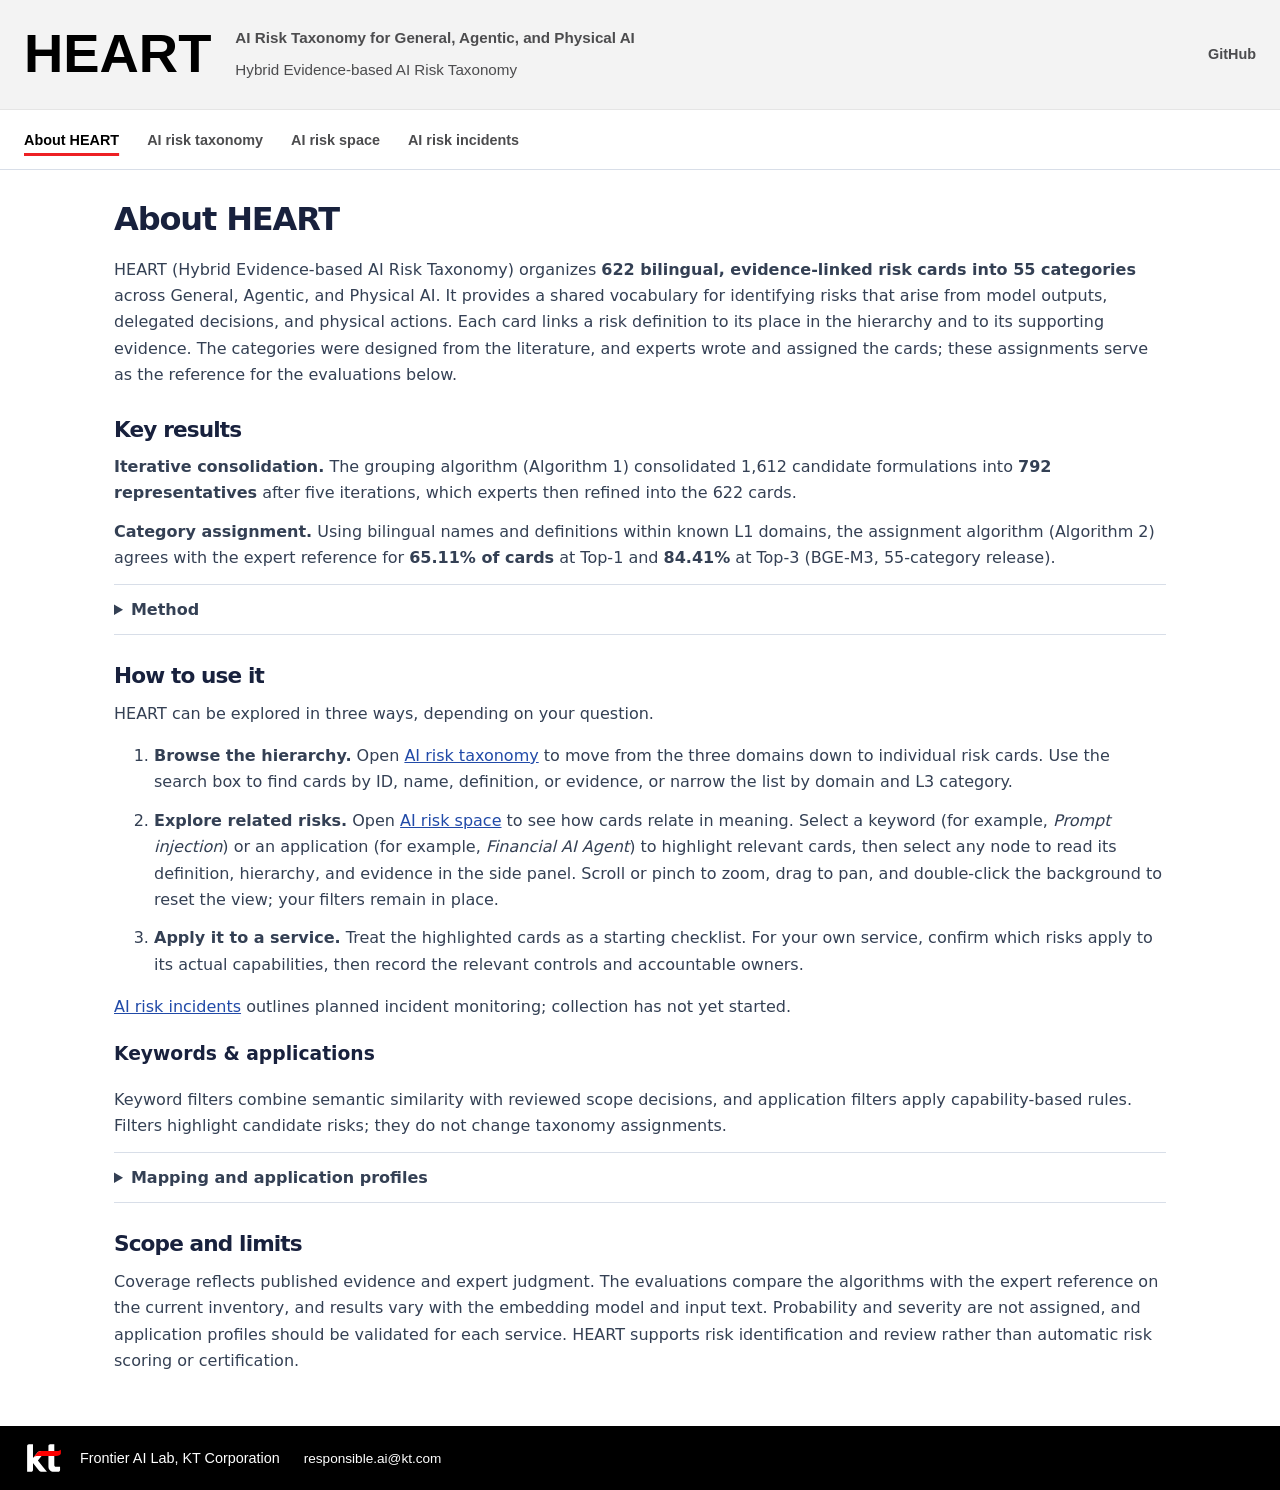
==== commit 8585646e: "Restore original About HEART page" ====
--- a/about.html
+++ b/about.html
@@ -47,8 +47,7 @@
       <h2>Scope and limits</h2>
       <p>Coverage reflects published evidence and expert judgment. The evaluations compare the algorithms with the expert reference on the current inventory, and results vary with the embedding model and input text. Probability and severity are not assigned, and application profiles should be validated for each service. HEART supports risk identification and review rather than automatic risk scoring or certification.</p>
     </article>
-  <section class="about-section"><h2>Current L3 category definitions</h2><p><a href="reports/HEART_Technical_Report_20261025.pdf">Read the current Technical Report</a> · <a href="reports/HEART_Technical_Report_20261025_source.zip" download>Download report source</a> · 37 pages, 25 October 2026</p><p>The 55 bilingual category definitions follow Appendix A of the current HEART Technical Report, revised on 25 October 2026. Select a category in the <a href="index.html#explore">taxonomy explorer</a> to read its English and Korean definitions, or view its definition alongside an individual risk card.</p><p><a href="data/heart_l3_categories.csv" download>Download L3 definitions as CSV</a> · <a href="data/heart_l3_categories.json" download>JSON</a> · <a href="data/HEART_L3_Definitions.xlsx" download>Excel</a></p><p>This editorial revision preserves category identifiers, hierarchy and the assignment of all 622 risk cards. Existing embedding positions and evaluation results retain their original inputs and have not been recalculated using these revised definitions.</p></section>
-</main>
+  </main>
   <footer class="site-footer publisher-footer"><div class="publisher-identity"><a class="kt-logo-link" href="https://corp.kt.com/eng/" target="_blank" rel="noopener noreferrer" aria-label="KT Corporation official website"><img src="assets/kt-logo-light.svg" alt="KT" width="40" height="40"></a><div><p class="publisher-name">Frontier AI Lab, KT Corporation</p><a class="publisher-contact" href="mailto:responsible.ai@kt.com">responsible.ai@kt.com</a></div></div></footer>
 </body>
 </html>
